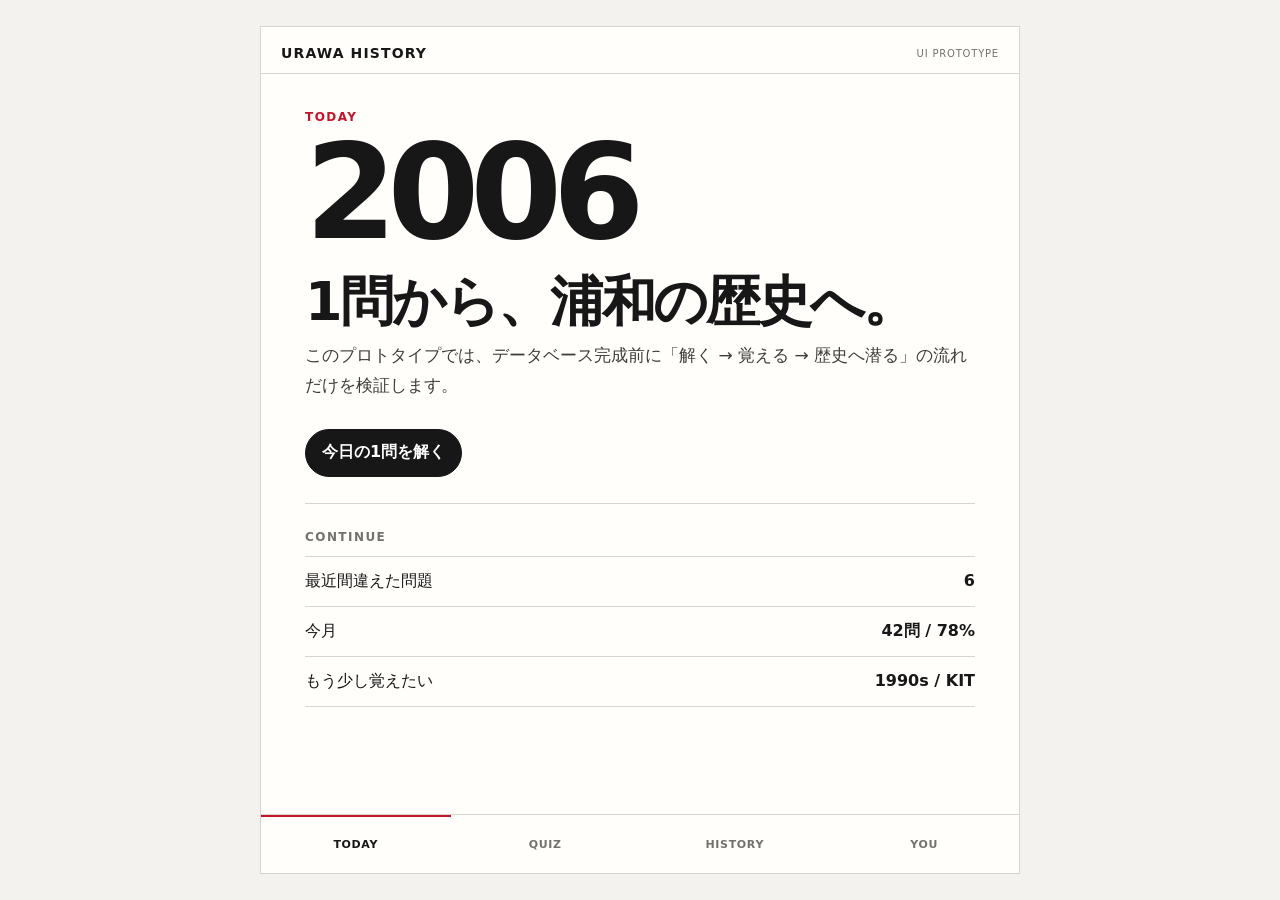
==== index.html @ aac08a79 "Add GitHub Pages entry point" ====
<!doctype html>
<html lang="ja">
<head>
  <meta charset="utf-8">
  <meta name="viewport" content="width=device-width,initial-scale=1">
  <title>URAWA HISTORY</title>
  <meta http-equiv="refresh" content="0; url=prototype/">
  <script>location.replace('prototype/');</script>
</head>
<body>
  <p><a href="prototype/">URAWA HISTORY prototype を開く</a></p>
</body>
</html>
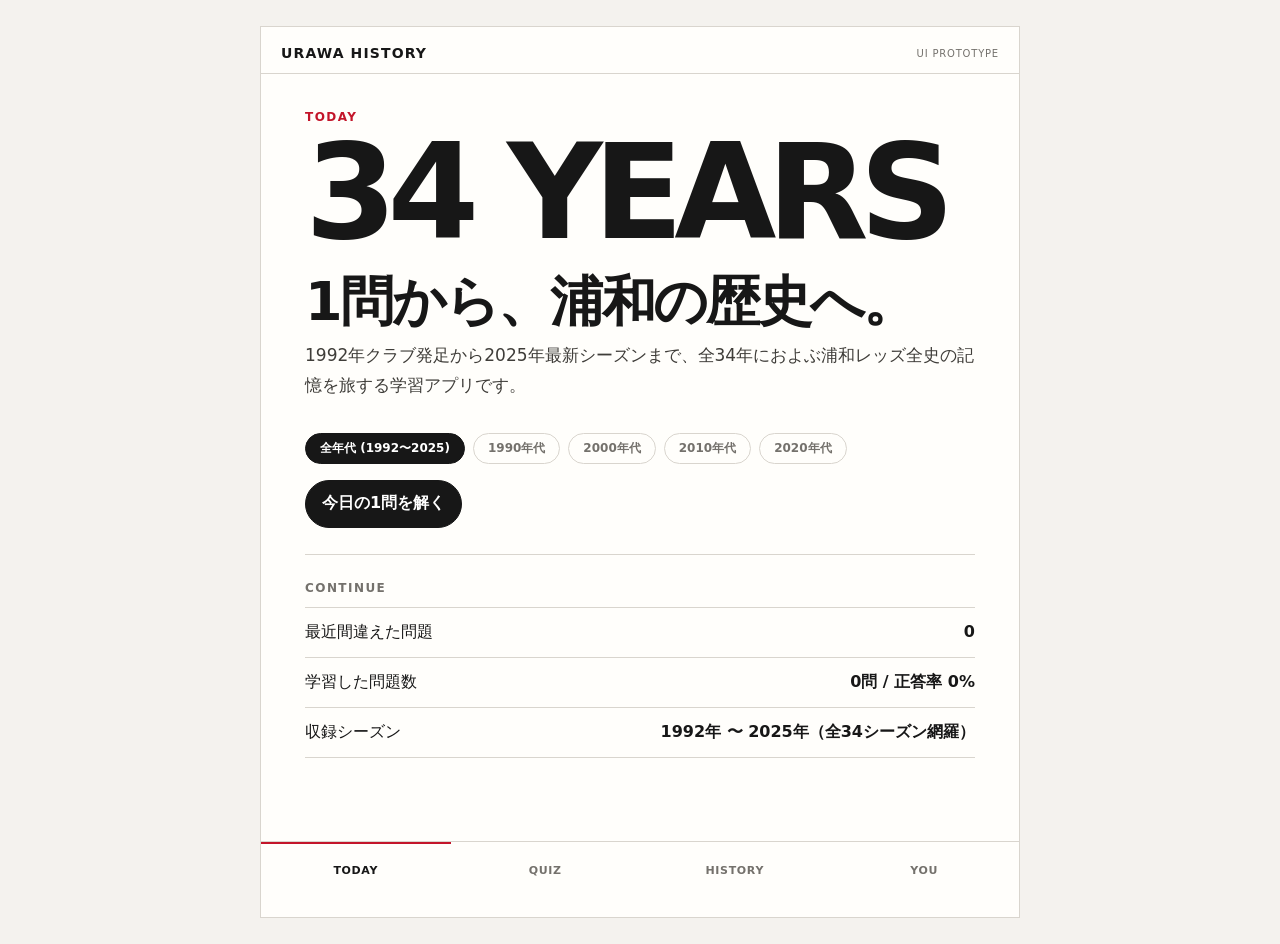
==== commit 38e491df: "Wire favicon into root page" ====
--- a/index.html
+++ b/index.html
@@ -4,6 +4,8 @@
   <meta charset="utf-8">
   <meta name="viewport" content="width=device-width,initial-scale=1">
   <title>URAWA HISTORY</title>
+  <link rel="icon" href="assets/favicon.svg" type="image/svg+xml">
+  <meta name="theme-color" content="#171717">
   <meta http-equiv="refresh" content="0; url=prototype/">
   <script>location.replace('prototype/');</script>
 </head>
